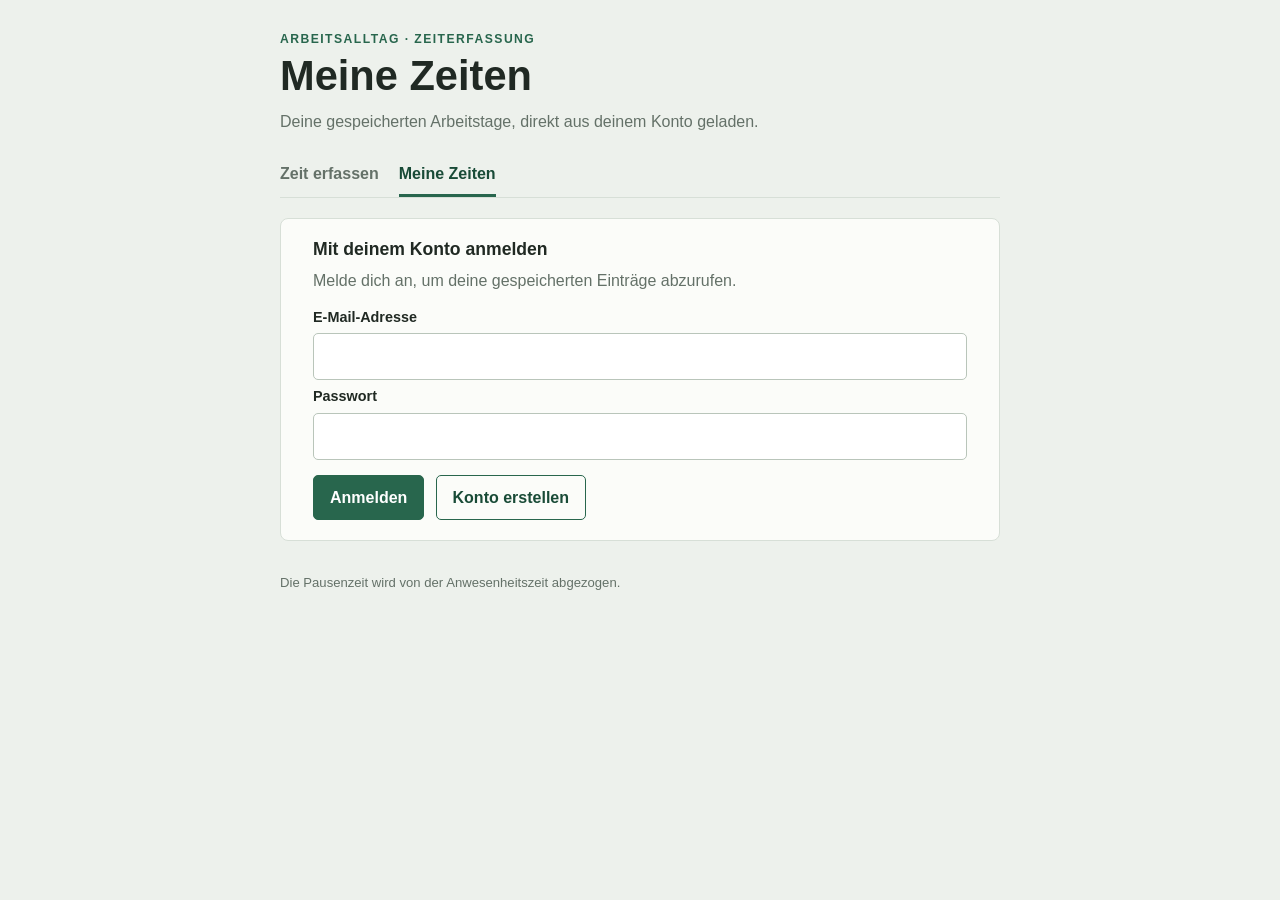
==== zeiten.html @ 2a402015 "fertig" ====
<!doctype html>
<html lang="de">
  <head>
    <meta charset="UTF-8" />
    <meta name="viewport" content="width=device-width, initial-scale=1.0" />
    <meta name="theme-color" content="#f3f5f2" />
    <title>Meine Zeiten | Arbeitszeiterfassung</title>
    <link rel="stylesheet" href="css/styles.css" />
    <script type="module" src="js/zeiten.js"></script>
  </head>
  <body>
    <header class="page-header">
      <p class="eyebrow">Arbeitsalltag · Zeiterfassung</p>
      <h1>Meine Zeiten</h1>
      <p class="intro">
        Deine gespeicherten Arbeitstage, direkt aus deinem Konto geladen.
      </p>
      <nav class="page-nav" aria-label="Hauptnavigation">
        <a href="index.html">Zeit erfassen</a>
        <a href="zeiten.html" aria-current="page">Meine Zeiten</a>
      </nav>
    </header>

    <main>
      <section
        class="auth-section"
        id="auth-panel"
        aria-labelledby="auth-heading"
      >
        <h2 id="auth-heading">Mit deinem Konto anmelden</h2>
        <p class="auth-description">
          Melde dich an, um deine gespeicherten Einträge abzurufen.
        </p>
        <form id="auth-form" class="auth-form">
          <label for="auth-email">E-Mail-Adresse</label>
          <input
            id="auth-email"
            name="email"
            type="email"
            autocomplete="email"
            required
          />
          <label for="auth-password">Passwort</label>
          <input
            id="auth-password"
            name="password"
            type="password"
            autocomplete="current-password"
            minlength="8"
            required
          />
          <div class="form-actions">
            <button type="submit" name="authAction" value="sign-in">
              Anmelden
            </button>
            <button
              class="secondary-button"
              type="submit"
              name="authAction"
              value="sign-up"
            >
              Konto erstellen
            </button>
          </div>
        </form>
        <p
          class="auth-status"
          id="auth-status"
          role="status"
          aria-live="polite"
        ></p>
      </section>

      <section class="signed-in-bar" id="signed-in-bar" hidden>
        <p>Angemeldet als <strong id="signed-in-email"></strong></p>
        <button class="secondary-button" id="sign-out-button" type="button">
          Abmelden
        </button>
      </section>

      <section
        class="records-section"
        data-auth-required
        hidden
        aria-labelledby="records-heading"
      >
        <div class="records-toolbar">
          <h2 class="records-heading" id="records-heading">
            Erfasste Arbeitstage
          </h2>
          <button id="refresh-records" type="button">Aktualisieren</button>
        </div>
        <div class="records-table-wrap">
          <table class="records-table">
            <thead>
              <tr>
                <th scope="col">Datum</th>
                <th scope="col">Beginn</th>
                <th scope="col">Ende</th>
                <th scope="col">Pause</th>
                <th scope="col">Arbeitszeit</th>
              </tr>
            </thead>
            <tbody id="records-body"></tbody>
          </table>
        </div>
        <p
          class="records-message"
          id="records-message"
          role="status"
          aria-live="polite"
        >
          Lade Einträge …
        </p>
      </section>
    </main>

    <footer class="page-footer">
      <p>Die Pausenzeit wird von der Anwesenheitszeit abgezogen.</p>
    </footer>
  </body>
</html>
---- css/styles.css ----
:root {
  color-scheme: light;
  --ink: #202923;
  --muted: #647168;
  --paper: #fbfcf9;
  --canvas: #edf1ec;
  --line: #d7dfd7;
  --green: #28664d;
  --green-dark: #194b37;
  --coral: #a33d31;
  --focus: #d27b34;
  font-family: "Trebuchet MS", "Segoe UI", sans-serif;
}

* {
  box-sizing: border-box;
}

body {
  min-height: 100vh;
  margin: 0;
  color: var(--ink);
  background-color: var(--canvas);
  background-image: radial-gradient(#cdd7cc 0.7px, transparent 0.7px);
  background-size: 18px 18px;
}

.page-header,
main,
.page-footer {
  width: min(100% - 2rem, 720px);
  margin-inline: auto;
}

.page-header {
  padding-block: 2rem 1.25rem;
}

.eyebrow {
  margin: 0 0 0.45rem;
  color: var(--green);
  font-size: 0.76rem;
  font-weight: 800;
  letter-spacing: 0.12em;
  text-transform: uppercase;
}

h1 {
  margin: 0;
  font-size: clamp(1.8rem, 6vw, 2.6rem);
  line-height: 1.1;
}

.intro {
  margin: 0.7rem 0 0;
  color: var(--muted);
  line-height: 1.55;
}

.page-nav {
  display: flex;
  gap: 1.25rem;
  margin-top: 1.25rem;
  border-bottom: 1px solid var(--line);
}

.page-nav a {
  padding: 0.65rem 0;
  color: var(--muted);
  font-weight: 700;
  text-decoration: none;
}

.page-nav a[aria-current="page"] {
  border-bottom: 3px solid var(--green);
  color: var(--green-dark);
}

.auth-section,
.signed-in-bar {
  margin-bottom: 1rem;
  padding: 1.25rem clamp(1.15rem, 5vw, 2rem);
  border: 1px solid var(--line);
  border-radius: 8px;
  background: var(--paper);
}

.auth-section h2,
.records-heading {
  margin: 0;
  font-size: 1.1rem;
}

.auth-description,
.auth-status {
  margin: 0.55rem 0 0;
  color: var(--muted);
  line-height: 1.5;
}

.auth-form {
  display: grid;
  grid-template-columns: 1fr;
  gap: 0.55rem;
  margin-top: 1rem;
}

.auth-form .form-actions {
  margin-top: 0.4rem;
}

.auth-status:empty {
  display: none;
}

.signed-in-bar {
  display: flex;
  align-items: center;
  justify-content: space-between;
  gap: 1rem;
}

.signed-in-bar p {
  margin: 0;
}

[hidden] {
  display: none !important;
}

.work-section {
  overflow: hidden;
  border: 1px solid var(--line);
  border-radius: 8px;
  background: var(--paper);
  box-shadow: 0 14px 34px rgb(31 55 38 / 9%);
}

.work-form {
  padding: clamp(1.15rem, 5vw, 2rem);
}

fieldset {
  min-width: 0;
  margin: 0;
  padding: 0;
  border: 0;
}

legend {
  width: 100%;
  margin-bottom: 1.35rem;
  font-size: 1.05rem;
  font-weight: 800;
}

.field-grid {
  display: grid;
  grid-template-columns: repeat(2, minmax(0, 1fr));
  gap: 1.1rem 1rem;
}

.field {
  display: grid;
  gap: 0.45rem;
}

.field-wide {
  grid-column: 1 / -1;
}

label {
  font-size: 0.9rem;
  font-weight: 700;
}

input {
  width: 100%;
  min-height: 2.9rem;
  padding: 0.65rem 0.75rem;
  border: 1px solid #b9c5ba;
  border-radius: 5px;
  color: var(--ink);
  background: #fff;
  font: inherit;
}

input:focus-visible,
button:focus-visible {
  outline: 3px solid var(--focus);
  outline-offset: 2px;
}

.form-actions {
  display: flex;
  flex-wrap: wrap;
  gap: 0.7rem;
  margin-top: 1.5rem;
}

button {
  min-height: 2.85rem;
  padding: 0.65rem 1rem;
  border: 1px solid var(--green);
  border-radius: 5px;
  color: #fff;
  background: var(--green);
  font: inherit;
  font-weight: 750;
  cursor: pointer;
}

button:hover {
  background: var(--green-dark);
}

.secondary-button {
  color: var(--green-dark);
  background: transparent;
}

.secondary-button:hover {
  color: #fff;
}

.result-section {
  padding: 1.25rem clamp(1.15rem, 5vw, 2rem) 1.5rem;
  border-top: 1px solid var(--line);
  background: #f1f6eb;
}

.result-label {
  margin: 0 0 0.45rem;
  color: var(--muted);
  font-size: 0.8rem;
  font-weight: 800;
  letter-spacing: 0.08em;
  text-transform: uppercase;
}

output {
  display: block;
  min-height: 1.7rem;
  color: var(--green-dark);
  font-size: 1.1rem;
  font-weight: 750;
  line-height: 1.5;
}

output[data-state="error"] {
  color: var(--coral);
}

.page-footer {
  padding-block: 1.1rem 2rem;
  color: var(--muted);
  font-size: 0.82rem;
}

.page-footer p {
  margin: 0;
}

.records-section {
  padding: clamp(1.15rem, 5vw, 2rem);
  border: 1px solid var(--line);
  border-radius: 8px;
  background: var(--paper);
}

.records-toolbar {
  display: flex;
  align-items: center;
  justify-content: space-between;
  gap: 1rem;
  margin-bottom: 1rem;
}

.records-table-wrap {
  overflow-x: auto;
}

.records-table {
  width: 100%;
  border-collapse: collapse;
  text-align: left;
}

.records-table th,
.records-table td {
  padding: 0.75rem 0.6rem;
  border-bottom: 1px solid var(--line);
  white-space: nowrap;
}

.records-table th {
  color: var(--muted);
  font-size: 0.8rem;
}

.records-message {
  margin: 1rem 0 0;
  color: var(--muted);
}

@media (max-width: 520px) {
  .field-grid {
    grid-template-columns: 1fr;
  }

  .field-wide {
    grid-column: auto;
  }

  .form-actions {
    flex-direction: column;
  }

  button {
    width: 100%;
  }

  .signed-in-bar,
  .records-toolbar {
    align-items: stretch;
    flex-direction: column;
  }
}
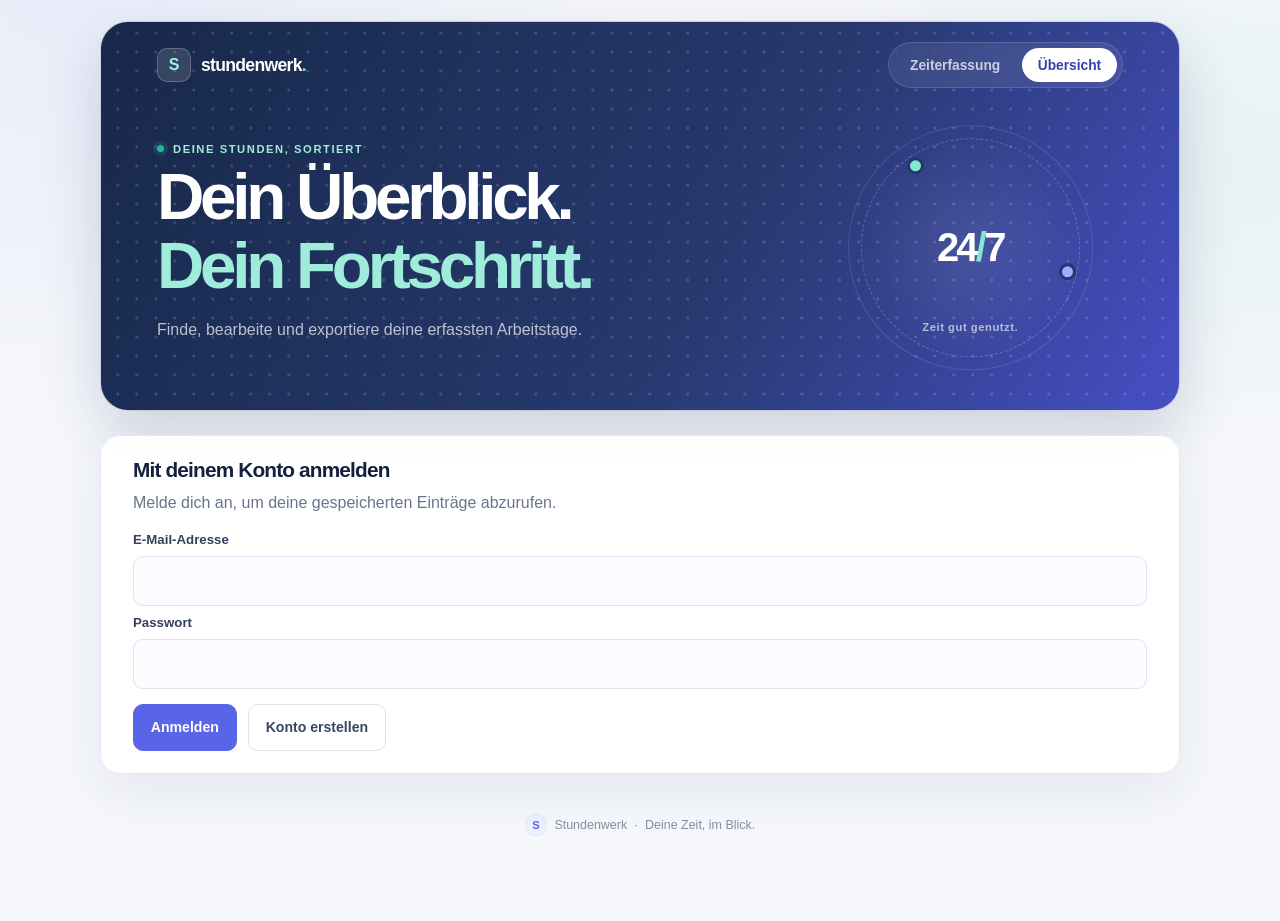
==== commit 49eb7989: "add features and graphics" ====
--- a/zeiten.html
+++ b/zeiten.html
@@ -3,22 +3,32 @@
   <head>
     <meta charset="UTF-8" />
     <meta name="viewport" content="width=device-width, initial-scale=1.0" />
-    <meta name="theme-color" content="#f3f5f2" />
-    <title>Meine Zeiten | Arbeitszeiterfassung</title>
+    <meta name="theme-color" content="#f5f7ff" />
+    <link rel="icon" type="image/svg+xml" href="assets/stundenwerk.svg" />
+    <title>Übersicht | Stundenwerk</title>
     <link rel="stylesheet" href="css/styles.css" />
     <script type="module" src="js/zeiten.js"></script>
   </head>
   <body>
     <header class="page-header">
-      <p class="eyebrow">Arbeitsalltag · Zeiterfassung</p>
-      <h1>Meine Zeiten</h1>
-      <p class="intro">
-        Deine gespeicherten Arbeitstage, direkt aus deinem Konto geladen.
-      </p>
+      <a class="brand" href="index.html" aria-label="Stundenwerk Startseite">
+        <span class="brand-mark" aria-hidden="true">S</span>
+        <span>stundenwerk<span class="brand-period">.</span></span>
+      </a>
       <nav class="page-nav" aria-label="Hauptnavigation">
-        <a href="index.html">Zeit erfassen</a>
-        <a href="zeiten.html" aria-current="page">Meine Zeiten</a>
+        <a href="index.html">Zeiterfassung</a>
+        <a href="zeiten.html" aria-current="page">Übersicht</a>
       </nav>
+      <div class="hero-copy">
+        <p class="eyebrow"><span class="status-dot"></span> Deine Stunden, sortiert</p>
+        <h1>Dein Überblick.<br /><span>Dein Fortschritt.</span></h1>
+        <p class="intro">Finde, bearbeite und exportiere deine erfassten Arbeitstage.</p>
+      </div>
+      <div class="hero-orbit" aria-hidden="true">
+        <span class="orbit-ring"></span>
+        <span class="orbit-clock">24<span>/</span>7</span>
+        <span class="orbit-caption">Zeit gut genutzt.</span>
+      </div>
     </header>
 
     <main>
@@ -72,33 +82,65 @@
       </section>
 
       <section class="signed-in-bar" id="signed-in-bar" hidden>
-        <p>Angemeldet als <strong id="signed-in-email"></strong></p>
-        <button class="secondary-button" id="sign-out-button" type="button">
-          Abmelden
-        </button>
+        <p><span class="avatar" aria-hidden="true">👋</span> Willkommen zurück, <strong id="signed-in-email"></strong></p>
+        <button class="secondary-button" id="sign-out-button" type="button">Abmelden</button>
       </section>
 
-      <section
-        class="records-section"
-        data-auth-required
-        hidden
-        aria-labelledby="records-heading"
-      >
+      <div data-auth-required hidden>
+      <section class="records-section" aria-labelledby="records-heading">
+        <div class="stats-grid" aria-label="Zusammenfassung">
+          <article class="stat-card stat-card-accent">
+            <span class="stat-label">Gefilterte Arbeitstage</span>
+            <strong id="stat-days">–</strong>
+            <span class="stat-footnote">Einträge passend zu den Filtern</span>
+          </article>
+          <article class="stat-card">
+            <span class="stat-label">Effektive Arbeitszeit</span>
+            <strong id="stat-hours">–</strong>
+            <span class="stat-footnote">Summe nach Abzug der Pausen</span>
+          </article>
+          <article class="stat-card">
+            <span class="stat-label">Pausenzeit</span>
+            <strong id="stat-breaks">–</strong>
+            <span class="stat-footnote">Erfasste Pausen insgesamt</span>
+          </article>
+        </div>
         <div class="records-toolbar">
-          <h2 class="records-heading" id="records-heading">
-            Erfasste Arbeitstage
-          </h2>
-          <button id="refresh-records" type="button">Aktualisieren</button>
+          <div>
+            <p class="eyebrow">Deine Daten</p>
+            <h2 class="records-heading" id="records-heading">Erfasste Arbeitstage</h2>
+          </div>
+          <div class="toolbar-actions">
+            <button class="secondary-button" id="export-records" type="button">↓ CSV exportieren</button>
+            <button id="refresh-records" type="button">Aktualisieren</button>
+          </div>
+        </div>
+        <div class="filter-bar" aria-label="Einträge filtern">
+          <div class="field">
+            <label for="filter-from">Von</label>
+            <input id="filter-from" type="date" />
+          </div>
+          <div class="field">
+            <label for="filter-to">Bis</label>
+            <input id="filter-to" type="date" />
+          </div>
+          <div class="field">
+            <label for="filter-name">Name suchen</label>
+            <input id="filter-name" type="search" placeholder="Mitarbeitenden-Name" />
+          </div>
+          <button class="text-button" id="clear-filters" type="button">Filter zurücksetzen</button>
         </div>
         <div class="records-table-wrap">
           <table class="records-table">
             <thead>
               <tr>
                 <th scope="col">Datum</th>
+                <th scope="col">Mitarbeitende</th>
                 <th scope="col">Beginn</th>
                 <th scope="col">Ende</th>
                 <th scope="col">Pause</th>
                 <th scope="col">Arbeitszeit</th>
+                <th scope="col">Aktionen</th>
               </tr>
             </thead>
             <tbody id="records-body"></tbody>
@@ -113,10 +155,83 @@
           Lade Einträge …
         </p>
       </section>
+      <details class="profile-section">
+        <summary>
+          <span><span class="eyebrow">Persönlich</span><strong>Profil &amp; Vorgaben</strong></span>
+          <span class="summary-icon" aria-hidden="true">＋</span>
+        </summary>
+        <form id="profile-form" class="profile-form">
+          <p class="auth-description">Passe deinen Profilnamen und den bearbeitbaren Namensvorschlag für neue Einträge an.</p>
+          <div class="field-grid">
+            <div class="field">
+              <label for="profile-name">Profilname</label>
+              <input id="profile-name" name="profileName" type="text" autocomplete="name" placeholder="Dein Name" />
+            </div>
+            <div class="field">
+              <label for="preferred-employee-name">Vorschlag für Mitarbeitenden-Namen</label>
+              <input id="preferred-employee-name" name="preferredEmployeeName" type="text" placeholder="Wird beim Erfassen vorgeschlagen" />
+            </div>
+          </div>
+          <div class="form-actions">
+            <button class="button-primary" type="submit">Änderungen speichern</button>
+            <button class="delete-text-button" id="delete-account-button" type="button">Konto löschen</button>
+          </div>
+          <p class="form-status" id="profile-status" role="status" aria-live="polite"></p>
+        </form>
+      </details>
+      <dialog class="confirm-dialog" id="delete-account-dialog" aria-labelledby="delete-account-heading">
+        <form id="delete-account-form">
+          <p class="eyebrow">Achtung · endgültig</p>
+          <h2 id="delete-account-heading">Konto wirklich löschen?</h2>
+          <p>Dein Konto und alle gespeicherten Arbeitszeiten werden dauerhaft gelöscht. Diese Aktion kann nicht rückgängig gemacht werden.</p>
+          <label for="delete-account-confirmation">Tippe <strong>LÖSCHEN</strong> zur Bestätigung</label>
+          <input id="delete-account-confirmation" autocomplete="off" required />
+          <p class="form-status" id="delete-account-status" role="status" aria-live="polite"></p>
+          <div class="form-actions">
+            <button class="secondary-button" id="cancel-delete-account" type="button">Abbrechen</button>
+            <button class="delete-button" type="submit">Endgültig löschen</button>
+          </div>
+        </form>
+      </dialog>
+      <dialog class="confirm-dialog edit-dialog" id="edit-entry-dialog" aria-labelledby="edit-entry-heading">
+        <form id="edit-entry-form">
+          <p class="eyebrow">Eintrag verwalten</p>
+          <h2 id="edit-entry-heading">Arbeitstag bearbeiten</h2>
+          <input type="hidden" name="entryId" />
+          <div class="field-grid">
+            <div class="field field-wide">
+              <label for="edit-employee-name">Name des Mitarbeitenden</label>
+              <input id="edit-employee-name" name="employeeName" type="text" required />
+            </div>
+            <div class="field field-wide">
+              <label for="edit-work-date">Datum</label>
+              <input id="edit-work-date" name="workDate" type="date" required />
+            </div>
+            <div class="field">
+              <label for="edit-work-start">Arbeitsbeginn</label>
+              <input id="edit-work-start" name="workStart" type="time" required />
+            </div>
+            <div class="field">
+              <label for="edit-work-end">Arbeitsende</label>
+              <input id="edit-work-end" name="workEnd" type="time" required />
+            </div>
+            <div class="field">
+              <label for="edit-break-minutes">Pause in Minuten</label>
+              <input id="edit-break-minutes" name="breakMinutes" type="number" min="0" step="1" required />
+            </div>
+          </div>
+          <p class="form-status" id="edit-entry-status" role="status" aria-live="polite"></p>
+          <div class="form-actions">
+            <button class="secondary-button" id="cancel-edit-entry" type="button">Abbrechen</button>
+            <button class="button-primary" type="submit">Änderungen speichern</button>
+          </div>
+        </form>
+      </dialog>
+      </div>
     </main>
 
     <footer class="page-footer">
-      <p>Die Pausenzeit wird von der Anwesenheitszeit abgezogen.</p>
+      <p><span class="brand-mark brand-mark-small" aria-hidden="true">S</span> Stundenwerk <span>·</span> Deine Zeit, im Blick.</p>
     </footer>
   </body>
 </html>
--- a/css/styles.css
+++ b/css/styles.css
@@ -1,15 +1,19 @@
 :root {
   color-scheme: light;
-  --ink: #202923;
-  --muted: #647168;
-  --paper: #fbfcf9;
-  --canvas: #edf1ec;
-  --line: #d7dfd7;
-  --green: #28664d;
-  --green-dark: #194b37;
-  --coral: #a33d31;
-  --focus: #d27b34;
-  font-family: "Trebuchet MS", "Segoe UI", sans-serif;
+  --ink: #14213d;
+  --muted: #68758d;
+  --paper: #fff;
+  --canvas: #f5f7fb;
+  --line: #e4e9f2;
+  --blue: #5865e8;
+  --blue-dark: #414bc1;
+  --mint: #23b89a;
+  --coral: #d8525a;
+  --focus: #f39b52;
+  --shadow: 0 18px 50px rgb(36 54 100 / 8%);
+  font-family: "Segoe UI", "Trebuchet MS", sans-serif;
+  font-synthesis: none;
+  text-rendering: optimizeLegibility;
 }
 
 * {
@@ -20,82 +24,293 @@
   min-height: 100vh;
   margin: 0;
   color: var(--ink);
-  background-color: var(--canvas);
-  background-image: radial-gradient(#cdd7cc 0.7px, transparent 0.7px);
-  background-size: 18px 18px;
+  background:
+    radial-gradient(ellipse at 5% 0%, rgb(88 101 232 / 7%), transparent 34rem),
+    radial-gradient(ellipse at 95% 18%, rgb(35 184 154 / 7%), transparent 28rem),
+    var(--canvas);
+}
+
+button,
+input {
+  font: inherit;
+}
+
+button,
+a,
+summary {
+  -webkit-tap-highlight-color: transparent;
 }
 
 .page-header,
 main,
 .page-footer {
-  width: min(100% - 2rem, 720px);
+  width: min(100% - 2.5rem, 1080px);
   margin-inline: auto;
 }
 
 .page-header {
-  padding-block: 2rem 1.25rem;
+  position: relative;
+  display: flex;
+  min-height: 390px;
+  flex-wrap: wrap;
+  align-content: flex-start;
+  align-items: center;
+  justify-content: space-between;
+  gap: 0 2rem;
+  margin-top: 1.3rem;
+  padding: 1.25rem clamp(1.4rem, 5vw, 3.5rem) 2.3rem;
+  overflow: hidden;
+  border: 1px solid rgb(255 255 255 / 75%);
+  border-radius: 28px;
+  background:
+    radial-gradient(circle at 88% 58%, rgb(255 255 255 / 15%) 0 1px, transparent 2px) 0 0 / 19px 19px,
+    linear-gradient(122deg, #172849, #27396e 58%, #464fc5);
+  box-shadow: 0 24px 60px rgb(27 43 84 / 18%);
+  color: #fff;
+  animation: rise-in 650ms both cubic-bezier(0.2, 0.7, 0.2, 1);
+}
+
+.brand {
+  z-index: 1;
+  display: inline-flex;
+  align-items: center;
+  gap: 0.65rem;
+  color: #fff;
+  font-family: "Segoe UI", "Trebuchet MS", sans-serif;
+  font-size: 1.1rem;
+  font-weight: 800;
+  letter-spacing: -0.04em;
+  text-decoration: none;
+}
+
+.brand-period {
+  color: #70e2c6;
+}
+
+.brand-mark {
+  display: inline-grid;
+  width: 2.1rem;
+  height: 2.1rem;
+  place-items: center;
+  border: 1px solid rgb(255 255 255 / 22%);
+  border-radius: 10px;
+  background: rgb(255 255 255 / 13%);
+  color: #9ff0d9;
+  font-family: "Segoe UI", "Trebuchet MS", sans-serif;
+  font-size: 1rem;
+  font-weight: 800;
+}
+
+.brand-mark-small {
+  width: 1.4rem;
+  height: 1.4rem;
+  border-color: var(--line);
+  background: #edf0ff;
+  color: var(--blue);
+  font-size: 0.7rem;
+  vertical-align: middle;
+}
+
+.page-nav {
+  z-index: 1;
+  display: flex;
+  gap: 0.35rem;
+  padding: 0.3rem;
+  border: 1px solid rgb(255 255 255 / 13%);
+  border-radius: 999px;
+  background: rgb(255 255 255 / 8%);
+  backdrop-filter: blur(12px);
+}
+
+.page-nav a {
+  padding: 0.62rem 1rem;
+  border-radius: 999px;
+  color: rgb(255 255 255 / 73%);
+  font-size: 0.86rem;
+  font-weight: 700;
+  text-decoration: none;
+  transition:
+    background 180ms ease,
+    color 180ms ease,
+    transform 180ms ease;
+}
+
+.page-nav a:hover {
+  color: #fff;
+  transform: translateY(-1px);
+}
+
+.page-nav a[aria-current="page"] {
+  background: #fff;
+  color: #3442a8;
+}
+
+.hero-copy {
+  z-index: 1;
+  width: min(62%, 650px);
+  margin-top: 3.4rem;
+  animation: fade-in 700ms 120ms both ease-out;
 }
 
 .eyebrow {
-  margin: 0 0 0.45rem;
-  color: var(--green);
-  font-size: 0.76rem;
+  margin: 0 0 0.55rem;
+  color: var(--blue);
+  font-size: 0.7rem;
   font-weight: 800;
-  letter-spacing: 0.12em;
+  letter-spacing: 0.14em;
   text-transform: uppercase;
+}
+
+.hero-copy .eyebrow {
+  display: flex;
+  align-items: center;
+  gap: 0.55rem;
+  color: #9eecd9;
+}
+
+.status-dot {
+  display: inline-block;
+  width: 0.45rem;
+  height: 0.45rem;
+  flex: 0 0 auto;
+  border-radius: 50%;
+  background: var(--mint);
+  box-shadow: 0 0 0 4px rgb(35 184 154 / 16%);
+  animation: pulse 2.3s infinite ease-in-out;
+}
+
+h1,
+h2,
+p {
+  overflow-wrap: anywhere;
+}
+
+h1,
+.section-heading h2 {
+  font-family: "Segoe UI", "Trebuchet MS", sans-serif;
 }
 
 h1 {
   margin: 0;
-  font-size: clamp(1.8rem, 6vw, 2.6rem);
-  line-height: 1.1;
+  font-size: clamp(2.25rem, 5.3vw, 4.1rem);
+  font-weight: 800;
+  letter-spacing: -0.065em;
+  line-height: 1.04;
+}
+
+h1 span {
+  color: #9eecd9;
 }
 
 .intro {
-  margin: 0.7rem 0 0;
-  color: var(--muted);
-  line-height: 1.55;
-}
-
-.page-nav {
-  display: flex;
-  gap: 1.25rem;
-  margin-top: 1.25rem;
-  border-bottom: 1px solid var(--line);
-}
-
-.page-nav a {
-  padding: 0.65rem 0;
-  color: var(--muted);
+  max-width: 31rem;
+  margin: 1rem 0 0;
+  color: rgb(255 255 255 / 70%);
+  font-size: 1rem;
+  line-height: 1.7;
+}
+
+.hero-orbit {
+  position: absolute;
+  top: 50%;
+  right: 8%;
+  display: grid;
+  width: 245px;
+  height: 245px;
+  place-items: center;
+  border: 1px solid rgb(255 255 255 / 12%);
+  border-radius: 50%;
+  background: radial-gradient(circle, rgb(255 255 255 / 9%), transparent 69%);
+  transform: translateY(-37%);
+  animation: float 6s infinite ease-in-out;
+}
+
+.orbit-ring {
+  position: absolute;
+  inset: 12px;
+  border: 1px dashed rgb(255 255 255 / 24%);
+  border-radius: 50%;
+  animation: rotate 36s infinite linear;
+}
+
+.orbit-ring::before,
+.orbit-ring::after {
+  position: absolute;
+  width: 11px;
+  height: 11px;
+  border: 3px solid #24376d;
+  border-radius: 50%;
+  background: #83e8cf;
+  content: "";
+}
+
+.orbit-ring::before {
+  top: 18px;
+  left: 45px;
+}
+
+.orbit-ring::after {
+  right: 3px;
+  bottom: 76px;
+  background: #a2a9ff;
+}
+
+.orbit-clock {
+  font-family: "Segoe UI", "Trebuchet MS", sans-serif;
+  font-size: 2.5rem;
+  font-weight: 800;
+  letter-spacing: -0.07em;
+}
+
+.orbit-clock span {
+  color: #82e7ce;
+}
+
+.orbit-caption {
+  position: absolute;
+  bottom: 36px;
+  color: rgb(255 255 255 / 63%);
+  font-size: 0.7rem;
   font-weight: 700;
-  text-decoration: none;
-}
-
-.page-nav a[aria-current="page"] {
-  border-bottom: 3px solid var(--green);
-  color: var(--green-dark);
+  letter-spacing: 0.05em;
+}
+
+main {
+  margin-top: 1.5rem;
+  animation: rise-in 650ms 80ms both cubic-bezier(0.2, 0.7, 0.2, 1);
+}
+
+.auth-section,
+.signed-in-bar,
+.work-section,
+.records-section,
+.profile-section {
+  border: 1px solid var(--line);
+  border-radius: 20px;
+  background: rgb(255 255 255 / 94%);
+  box-shadow: var(--shadow);
 }
 
 .auth-section,
 .signed-in-bar {
   margin-bottom: 1rem;
-  padding: 1.25rem clamp(1.15rem, 5vw, 2rem);
-  border: 1px solid var(--line);
-  border-radius: 8px;
-  background: var(--paper);
+  padding: 1.4rem clamp(1.2rem, 4vw, 2rem);
 }
 
 .auth-section h2,
-.records-heading {
+.records-heading,
+.confirm-dialog h2 {
   margin: 0;
-  font-size: 1.1rem;
+  font-family: "Segoe UI", "Trebuchet MS", sans-serif;
+  font-size: 1.3rem;
+  letter-spacing: -0.04em;
 }
 
 .auth-description,
 .auth-status {
   margin: 0.55rem 0 0;
   color: var(--muted);
-  line-height: 1.5;
+  line-height: 1.55;
 }
 
 .auth-form {
@@ -109,7 +324,8 @@
   margin-top: 0.4rem;
 }
 
-.auth-status:empty {
+.auth-status:empty,
+.form-status:empty {
   display: none;
 }
 
@@ -121,7 +337,24 @@
 }
 
 .signed-in-bar p {
+  display: flex;
+  align-items: center;
+  gap: 0.55rem;
   margin: 0;
+  color: var(--muted);
+}
+
+.signed-in-bar strong {
+  color: var(--ink);
+}
+
+.avatar {
+  display: inline-grid;
+  width: 2.3rem;
+  height: 2.3rem;
+  place-items: center;
+  border-radius: 50%;
+  background: #edf0ff;
 }
 
 [hidden] {
@@ -130,14 +363,10 @@
 
 .work-section {
   overflow: hidden;
-  border: 1px solid var(--line);
-  border-radius: 8px;
-  background: var(--paper);
-  box-shadow: 0 14px 34px rgb(31 55 38 / 9%);
 }
 
 .work-form {
-  padding: clamp(1.15rem, 5vw, 2rem);
+  padding: clamp(1.35rem, 4vw, 2.4rem);
 }
 
 fieldset {
@@ -147,137 +376,399 @@
   border: 0;
 }
 
-legend {
-  width: 100%;
-  margin-bottom: 1.35rem;
-  font-size: 1.05rem;
-  font-weight: 800;
-}
-
-.field-grid {
-  display: grid;
-  grid-template-columns: repeat(2, minmax(0, 1fr));
-  gap: 1.1rem 1rem;
-}
-
-.field {
-  display: grid;
-  gap: 0.45rem;
-}
-
-.field-wide {
-  grid-column: 1 / -1;
-}
-
-label {
-  font-size: 0.9rem;
-  font-weight: 700;
-}
-
-input {
-  width: 100%;
-  min-height: 2.9rem;
-  padding: 0.65rem 0.75rem;
-  border: 1px solid #b9c5ba;
-  border-radius: 5px;
-  color: var(--ink);
-  background: #fff;
-  font: inherit;
-}
-
-input:focus-visible,
-button:focus-visible {
-  outline: 3px solid var(--focus);
-  outline-offset: 2px;
-}
-
-.form-actions {
-  display: flex;
-  flex-wrap: wrap;
-  gap: 0.7rem;
-  margin-top: 1.5rem;
-}
-
-button {
-  min-height: 2.85rem;
-  padding: 0.65rem 1rem;
-  border: 1px solid var(--green);
-  border-radius: 5px;
-  color: #fff;
-  background: var(--green);
-  font: inherit;
-  font-weight: 750;
-  cursor: pointer;
-}
-
-button:hover {
-  background: var(--green-dark);
-}
-
-.secondary-button {
-  color: var(--green-dark);
-  background: transparent;
-}
-
-.secondary-button:hover {
-  color: #fff;
-}
-
-.result-section {
-  padding: 1.25rem clamp(1.15rem, 5vw, 2rem) 1.5rem;
-  border-top: 1px solid var(--line);
-  background: #f1f6eb;
-}
-
-.result-label {
-  margin: 0 0 0.45rem;
-  color: var(--muted);
-  font-size: 0.8rem;
-  font-weight: 800;
-  letter-spacing: 0.08em;
-  text-transform: uppercase;
-}
-
-output {
-  display: block;
-  min-height: 1.7rem;
-  color: var(--green-dark);
-  font-size: 1.1rem;
-  font-weight: 750;
-  line-height: 1.5;
-}
-
-output[data-state="error"] {
-  color: var(--coral);
-}
-
-.page-footer {
-  padding-block: 1.1rem 2rem;
-  color: var(--muted);
-  font-size: 0.82rem;
-}
-
-.page-footer p {
-  margin: 0;
-}
-
-.records-section {
-  padding: clamp(1.15rem, 5vw, 2rem);
-  border: 1px solid var(--line);
-  border-radius: 8px;
-  background: var(--paper);
-}
-
+.visually-hidden {
+  position: absolute;
+  width: 1px;
+  height: 1px;
+  padding: 0;
+  overflow: hidden;
+  clip: rect(0, 0, 0, 0);
+  white-space: nowrap;
+  clip-path: inset(50%);
+}
+
+.section-heading,
 .records-toolbar {
   display: flex;
   align-items: center;
   justify-content: space-between;
   gap: 1rem;
-  margin-bottom: 1rem;
+}
+
+.section-heading {
+  margin-bottom: 1.5rem;
+}
+
+.section-heading .eyebrow,
+.records-toolbar .eyebrow {
+  margin-bottom: 0.3rem;
+}
+
+.section-heading h2 {
+  margin: 0;
+  font-size: clamp(1.35rem, 3vw, 1.75rem);
+  letter-spacing: -0.055em;
+}
+
+.today-badge {
+  display: inline-flex;
+  align-items: center;
+  gap: 0.6rem;
+  padding: 0.55rem 0.8rem;
+  border: 1px solid #d9f2e9;
+  border-radius: 999px;
+  background: #f1fbf7;
+  color: #24795f;
+  font-size: 0.75rem;
+  font-weight: 700;
+  white-space: nowrap;
+}
+
+.field-grid {
+  display: grid;
+  grid-template-columns: repeat(2, minmax(0, 1fr));
+  gap: 1.15rem 1rem;
+}
+
+.field {
+  display: grid;
+  min-width: 0;
+  gap: 0.45rem;
+}
+
+.field-wide {
+  grid-column: 1 / -1;
+}
+
+label {
+  color: #34415d;
+  font-size: 0.83rem;
+  font-weight: 700;
+}
+
+input {
+  width: 100%;
+  min-height: 3.15rem;
+  padding: 0.75rem 0.9rem;
+  border: 1px solid #dce2ee;
+  border-radius: 10px;
+  color: var(--ink);
+  background: #fbfcff;
+  transition:
+    border-color 170ms ease,
+    box-shadow 170ms ease,
+    background 170ms ease,
+    transform 170ms ease;
+}
+
+input:hover {
+  border-color: #c1c9e7;
+}
+
+input:focus {
+  border-color: var(--blue);
+  outline: 0;
+  background: #fff;
+  box-shadow: 0 0 0 4px rgb(88 101 232 / 12%);
+}
+
+input::placeholder {
+  color: #a1aabd;
+}
+
+input:focus-visible,
+button:focus-visible,
+a:focus-visible,
+summary:focus-visible {
+  outline: 3px solid var(--focus);
+  outline-offset: 3px;
+}
+
+.form-actions,
+.toolbar-actions {
+  display: flex;
+  flex-wrap: wrap;
+  align-items: center;
+  gap: 0.7rem;
+}
+
+.form-actions {
+  margin-top: 1.5rem;
+}
+
+button {
+  display: inline-flex;
+  min-height: 2.9rem;
+  align-items: center;
+  justify-content: center;
+  gap: 0.5rem;
+  padding: 0.68rem 1.05rem;
+  border: 1px solid var(--blue);
+  border-radius: 10px;
+  color: #fff;
+  background: var(--blue);
+  font-size: 0.88rem;
+  font-weight: 750;
+  cursor: pointer;
+  transition:
+    transform 170ms ease,
+    box-shadow 170ms ease,
+    border-color 170ms ease,
+    background 170ms ease,
+    color 170ms ease;
+}
+
+button:hover:not(:disabled) {
+  border-color: var(--blue-dark);
+  background: var(--blue-dark);
+  box-shadow: 0 7px 18px rgb(72 82 190 / 22%);
+  transform: translateY(-1px);
+}
+
+button:active:not(:disabled) {
+  transform: translateY(0) scale(0.98);
+}
+
+.button-primary {
+  box-shadow: 0 8px 18px rgb(88 101 232 / 22%);
+}
+
+.secondary-button {
+  border-color: #dce2ee;
+  color: #394661;
+  background: #fff;
+}
+
+.secondary-button:hover:not(:disabled) {
+  border-color: #c7cfee;
+  color: #313da5;
+  background: #f6f7ff;
+}
+
+.delete-text-button {
+  margin-left: auto;
+  border-color: transparent;
+  color: var(--coral);
+  background: transparent;
+}
+
+.delete-text-button:hover:not(:disabled) {
+  border-color: #f4d5d7;
+  color: #b63842;
+  background: #fff5f5;
+  box-shadow: none;
+}
+
+button:disabled {
+  cursor: not-allowed;
+  opacity: 0.52;
+}
+
+.result-section {
+  padding: 1.25rem clamp(1.35rem, 4vw, 2.4rem) 1.5rem;
+  border-top: 1px solid #e5e9f5;
+  background:
+    radial-gradient(circle at 90% 10%, rgb(35 184 154 / 9%), transparent 15rem),
+    #f6f8ff;
+}
+
+.result-label {
+  margin: 0 0 0.45rem;
+  color: var(--muted);
+  font-size: 0.72rem;
+  font-weight: 800;
+  letter-spacing: 0.13em;
+  text-transform: uppercase;
+}
+
+output {
+  display: block;
+  min-height: 1.7rem;
+  color: #263477;
+  font-family: "Segoe UI", "Trebuchet MS", sans-serif;
+  font-size: clamp(1rem, 2.7vw, 1.28rem);
+  font-weight: 800;
+  line-height: 1.5;
+}
+
+output[data-state="error"] {
+  color: var(--coral);
+}
+
+.result-hint {
+  margin: 0.3rem 0 0;
+  color: var(--muted);
+  font-size: 0.78rem;
+}
+
+.profile-section {
+  margin-top: 1rem;
+  overflow: hidden;
+}
+
+.profile-section summary {
+  display: flex;
+  min-height: 5.3rem;
+  align-items: center;
+  justify-content: space-between;
+  gap: 1rem;
+  padding: 1rem 1.4rem;
+  cursor: pointer;
+  list-style: none;
+}
+
+.profile-section summary::-webkit-details-marker {
+  display: none;
+}
+
+.profile-section summary > span:first-child {
+  display: grid;
+  gap: 0.15rem;
+}
+
+.profile-section summary .eyebrow {
+  margin: 0;
+}
+
+.profile-section summary strong {
+  font-family: "Segoe UI", "Trebuchet MS", sans-serif;
+  font-size: 1.02rem;
+}
+
+.summary-icon {
+  display: grid;
+  width: 2rem;
+  height: 2rem;
+  place-items: center;
+  border-radius: 50%;
+  background: #edf0ff;
+  color: var(--blue);
+  font-size: 1.2rem;
+  transition: transform 180ms ease;
+}
+
+.profile-section[open] .summary-icon {
+  transform: rotate(45deg);
+}
+
+.profile-form {
+  padding: 0 1.4rem 1.4rem;
+  animation: fade-in 250ms ease-out;
+}
+
+.form-status {
+  margin: 0.8rem 0 0;
+  color: var(--muted);
+  font-size: 0.86rem;
+  line-height: 1.5;
+}
+
+.records-section {
+  padding: clamp(1.2rem, 3.5vw, 2rem);
+}
+
+.stats-grid {
+  display: grid;
+  grid-template-columns: repeat(3, minmax(0, 1fr));
+  gap: 0.9rem;
+  margin-bottom: 2rem;
+}
+
+.stat-card {
+  position: relative;
+  display: grid;
+  min-height: 142px;
+  align-content: center;
+  gap: 0.35rem;
+  padding: 1.1rem 1.25rem;
+  overflow: hidden;
+  border: 1px solid var(--line);
+  border-radius: 15px;
+  background: #fbfcff;
+  transition:
+    transform 200ms ease,
+    box-shadow 200ms ease;
+}
+
+.stat-card:hover {
+  box-shadow: 0 12px 28px rgb(36 54 100 / 8%);
+  transform: translateY(-3px);
+}
+
+.stat-card-accent {
+  border-color: #dcdfff;
+  background:
+    radial-gradient(circle at 95% 5%, rgb(88 101 232 / 12%), transparent 8rem),
+    #f6f7ff;
+}
+
+.stat-label {
+  color: var(--muted);
+  font-size: 0.76rem;
+  font-weight: 700;
+}
+
+.stat-card strong {
+  font-family: "Segoe UI", "Trebuchet MS", sans-serif;
+  font-size: clamp(1.4rem, 3vw, 2rem);
+  letter-spacing: -0.06em;
+}
+
+.stat-footnote {
+  color: #929db0;
+  font-size: 0.7rem;
+}
+
+.records-toolbar {
+  margin-bottom: 1.2rem;
+}
+
+.toolbar-actions {
+  justify-content: flex-end;
+}
+
+.filter-bar {
+  display: grid;
+  grid-template-columns: minmax(140px, 0.7fr) minmax(140px, 0.7fr) minmax(180px, 1.3fr) auto;
+  align-items: end;
+  gap: 0.75rem;
+  margin-bottom: 1.1rem;
+  padding: 1rem;
+  border: 1px solid var(--line);
+  border-radius: 14px;
+  background: #fafbfe;
+}
+
+.filter-bar input {
+  min-height: 2.8rem;
+  padding: 0.6rem 0.7rem;
+  font-size: 0.82rem;
+}
+
+.filter-bar label {
+  font-size: 0.72rem;
+}
+
+.text-button {
+  min-height: 2.8rem;
+  padding-inline: 0.55rem;
+  border-color: transparent;
+  color: var(--blue);
+  background: transparent;
+  font-size: 0.77rem;
+}
+
+.text-button:hover:not(:disabled) {
+  border-color: transparent;
+  color: var(--blue-dark);
+  background: #f0f1ff;
+  box-shadow: none;
 }
 
 .records-table-wrap {
   overflow-x: auto;
+  border: 1px solid var(--line);
+  border-radius: 13px;
 }
 
 .records-table {
@@ -288,22 +779,310 @@
 
 .records-table th,
 .records-table td {
-  padding: 0.75rem 0.6rem;
-  border-bottom: 1px solid var(--line);
+  padding: 0.88rem 0.85rem;
+  border-bottom: 1px solid #edf0f5;
   white-space: nowrap;
 }
 
+.records-table tbody tr {
+  transition: background 150ms ease;
+  animation: fade-in 300ms both ease-out;
+}
+
+.records-table tbody tr:hover {
+  background: #f8f9ff;
+}
+
+.records-table tbody tr:last-child td {
+  border-bottom: 0;
+}
+
 .records-table th {
+  background: #f8f9fc;
+  color: #7c879a;
+  font-size: 0.68rem;
+  font-weight: 800;
+  letter-spacing: 0.09em;
+  text-transform: uppercase;
+}
+
+.records-table td {
+  color: #46536d;
+  font-size: 0.84rem;
+}
+
+.records-table td:nth-child(2) {
+  color: var(--ink);
+  font-weight: 700;
+}
+
+.row-actions {
+  display: flex;
+  gap: 0.4rem;
+}
+
+.icon-button {
+  display: inline-grid;
+  width: 2.35rem;
+  min-width: 2.35rem;
+  min-height: 2.35rem;
+  place-items: center;
+  padding: 0.45rem;
+  border-color: #e1e5f0;
+  border-radius: 9px;
+  color: #66738c;
+  background: #fff;
+}
+
+.icon-button:hover:not(:disabled) {
+  color: var(--blue);
+  background: #f5f6ff;
+}
+
+.icon-button svg {
+  width: 1.08rem;
+  height: 1.08rem;
+  fill: none;
+  stroke: currentColor;
+  stroke-linecap: round;
+  stroke-linejoin: round;
+  stroke-width: 1.8;
+}
+
+.records-table .delete-button {
+  border-color: #f0d9dc;
+  color: var(--coral);
+}
+
+.records-table .delete-button:hover:not(:disabled) {
+  border-color: var(--coral);
+  color: #fff;
+  background: var(--coral);
+  box-shadow: 0 5px 14px rgb(216 82 90 / 18%);
+}
+
+.records-message {
+  min-height: 1.2rem;
+  margin: 0.85rem 0 0;
   color: var(--muted);
   font-size: 0.8rem;
 }
 
-.records-message {
-  margin: 1rem 0 0;
+.confirm-dialog {
+  width: min(100% - 2rem, 480px);
+  max-height: min(90vh, 800px);
+  padding: 1.7rem;
+  overflow-y: auto;
+  border: 1px solid var(--line);
+  border-radius: 20px;
+  background: #fff;
+  box-shadow: 0 28px 100px rgb(20 33 61 / 25%);
+  color: var(--ink);
+}
+
+.edit-dialog {
+  width: min(100% - 2rem, 620px);
+}
+
+.confirm-dialog::backdrop {
+  background: rgb(19 29 53 / 54%);
+  backdrop-filter: blur(5px);
+  animation: fade-in 180ms ease-out;
+}
+
+.confirm-dialog h2 {
+  margin-bottom: 0.7rem;
+}
+
+.confirm-dialog > form > p:not(.eyebrow, .form-status) {
   color: var(--muted);
-}
-
-@media (max-width: 520px) {
+  line-height: 1.6;
+}
+
+.confirm-dialog label {
+  display: block;
+  margin: 1.1rem 0 0.45rem;
+}
+
+.confirm-dialog .delete-button {
+  border-color: var(--coral);
+  background: var(--coral);
+}
+
+.confirm-dialog .delete-button:hover:not(:disabled) {
+  border-color: #b63842;
+  background: #b63842;
+}
+
+.page-footer {
+  display: flex;
+  justify-content: center;
+  padding-block: 1.5rem 2.5rem;
+  color: #8490a4;
+  font-size: 0.78rem;
+}
+
+.page-footer p {
+  display: flex;
+  align-items: center;
+  gap: 0.45rem;
+  margin: 0;
+}
+
+@keyframes rise-in {
+  from {
+    opacity: 0;
+    transform: translateY(18px);
+  }
+
+  to {
+    opacity: 1;
+    transform: translateY(0);
+  }
+}
+
+@keyframes fade-in {
+  from {
+    opacity: 0;
+  }
+
+  to {
+    opacity: 1;
+  }
+}
+
+@keyframes pulse {
+  50% {
+    box-shadow: 0 0 0 7px rgb(35 184 154 / 4%);
+  }
+}
+
+@keyframes float {
+  50% {
+    transform: translateY(calc(-37% - 8px));
+  }
+}
+
+@keyframes rotate {
+  to {
+    transform: rotate(360deg);
+  }
+}
+
+@media (max-width: 760px) {
+  .page-header {
+    min-height: 355px;
+  }
+
+  .hero-copy {
+    width: 70%;
+  }
+
+  .hero-orbit {
+    right: 3%;
+    width: 190px;
+    height: 190px;
+  }
+
+  .orbit-clock {
+    font-size: 2rem;
+  }
+
+  .orbit-caption {
+    bottom: 26px;
+    font-size: 0.6rem;
+  }
+
+  .filter-bar {
+    grid-template-columns: repeat(2, minmax(0, 1fr));
+  }
+}
+
+@media (max-width: 560px) {
+  .page-header,
+  main,
+  .page-footer {
+    width: min(100% - 1.2rem, 1080px);
+  }
+
+  .page-header {
+    min-height: 360px;
+    gap: 1rem;
+    margin-top: 0.6rem;
+    padding: 1rem 1.2rem 1.7rem;
+    border-radius: 20px;
+  }
+
+  .page-nav {
+    gap: 0;
+    padding: 0.2rem;
+  }
+
+  .page-nav a {
+    padding: 0.55rem 0.65rem;
+    font-size: 0.74rem;
+  }
+
+  .hero-copy {
+    width: 100%;
+    margin-top: 2.5rem;
+  }
+
+  h1 {
+    font-size: clamp(2.15rem, 11vw, 3.2rem);
+  }
+
+  .intro {
+    max-width: 19rem;
+    font-size: 0.9rem;
+  }
+
+  .hero-orbit {
+    top: auto;
+    right: 0.5rem;
+    bottom: -3.5rem;
+    width: 145px;
+    height: 145px;
+    opacity: 0.52;
+    transform: none;
+  }
+
+  .orbit-ring {
+    inset: 7px;
+  }
+
+  .orbit-clock {
+    font-size: 1.45rem;
+  }
+
+  .orbit-caption {
+    bottom: 20px;
+    font-size: 0.5rem;
+  }
+
+  main {
+    margin-top: 0.85rem;
+  }
+
+  .signed-in-bar,
+  .records-toolbar,
+  .section-heading {
+    align-items: flex-start;
+    flex-direction: column;
+  }
+
+  .signed-in-bar p {
+    flex-wrap: wrap;
+  }
+
+  .signed-in-bar button {
+    align-self: stretch;
+  }
+
+  .today-badge {
+    align-self: flex-start;
+  }
+
   .field-grid {
     grid-template-columns: 1fr;
   }
@@ -312,17 +1091,68 @@
     grid-column: auto;
   }
 
-  .form-actions {
-    flex-direction: column;
-  }
-
-  button {
-    width: 100%;
-  }
-
-  .signed-in-bar,
-  .records-toolbar {
+  .form-actions,
+  .toolbar-actions {
     align-items: stretch;
     flex-direction: column;
   }
-}
+
+  .form-actions button,
+  .toolbar-actions button {
+    width: 100%;
+  }
+
+  .delete-text-button {
+    margin-left: 0;
+  }
+
+  .stats-grid {
+    grid-template-columns: 1fr;
+    gap: 0.6rem;
+    margin-bottom: 1.3rem;
+  }
+
+  .stat-card {
+    min-height: 105px;
+  }
+
+  .stat-footnote {
+    font-size: 0.68rem;
+  }
+
+  .filter-bar {
+    grid-template-columns: 1fr;
+  }
+
+  .text-button {
+    width: 100%;
+  }
+
+  .icon-button {
+    width: 2.35rem !important;
+  }
+
+  .confirm-dialog {
+    padding: 1.3rem;
+  }
+
+  .confirm-dialog .form-actions {
+    flex-direction: row;
+  }
+
+  .confirm-dialog .form-actions button {
+    width: auto;
+    flex: 1;
+  }
+}
+
+@media (prefers-reduced-motion: reduce) {
+  *,
+  *::before,
+  *::after {
+    scroll-behavior: auto !important;
+    animation-duration: 0.01ms !important;
+    animation-iteration-count: 1 !important;
+    transition-duration: 0.01ms !important;
+  }
+}
